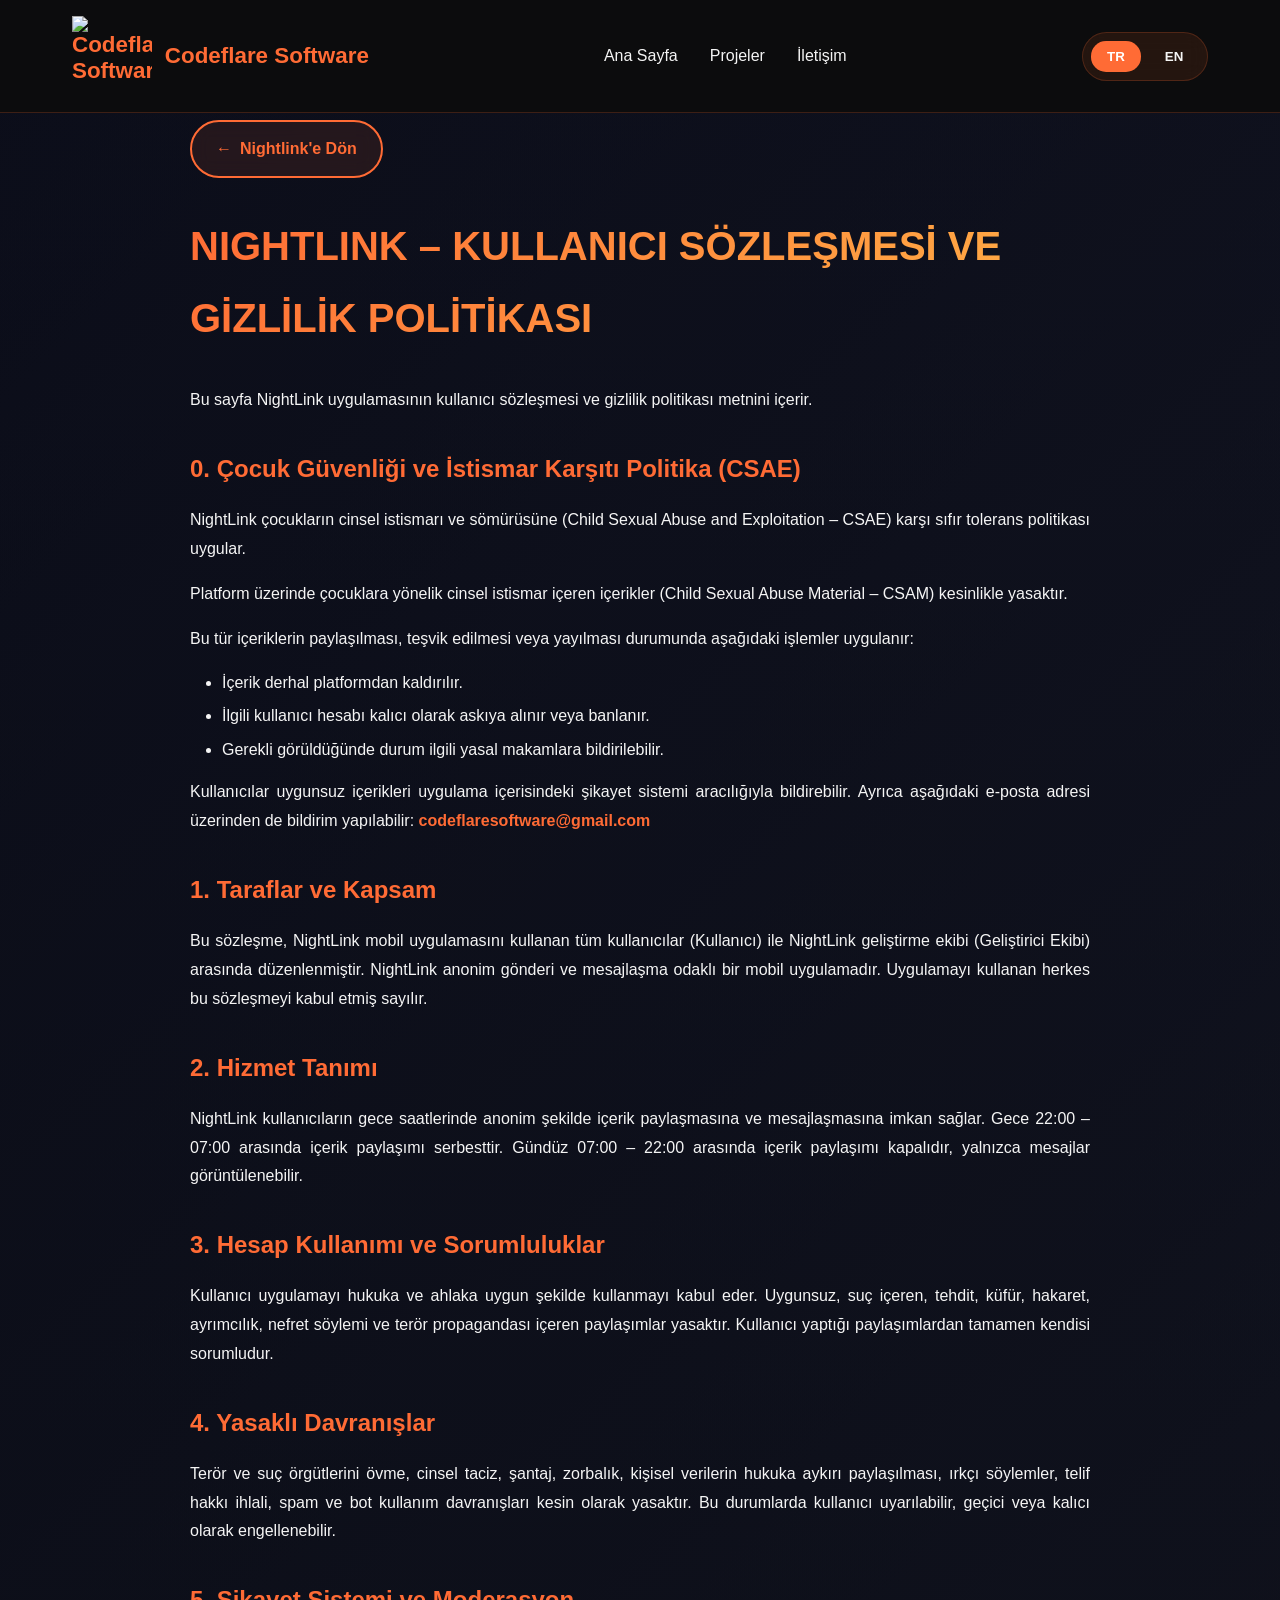
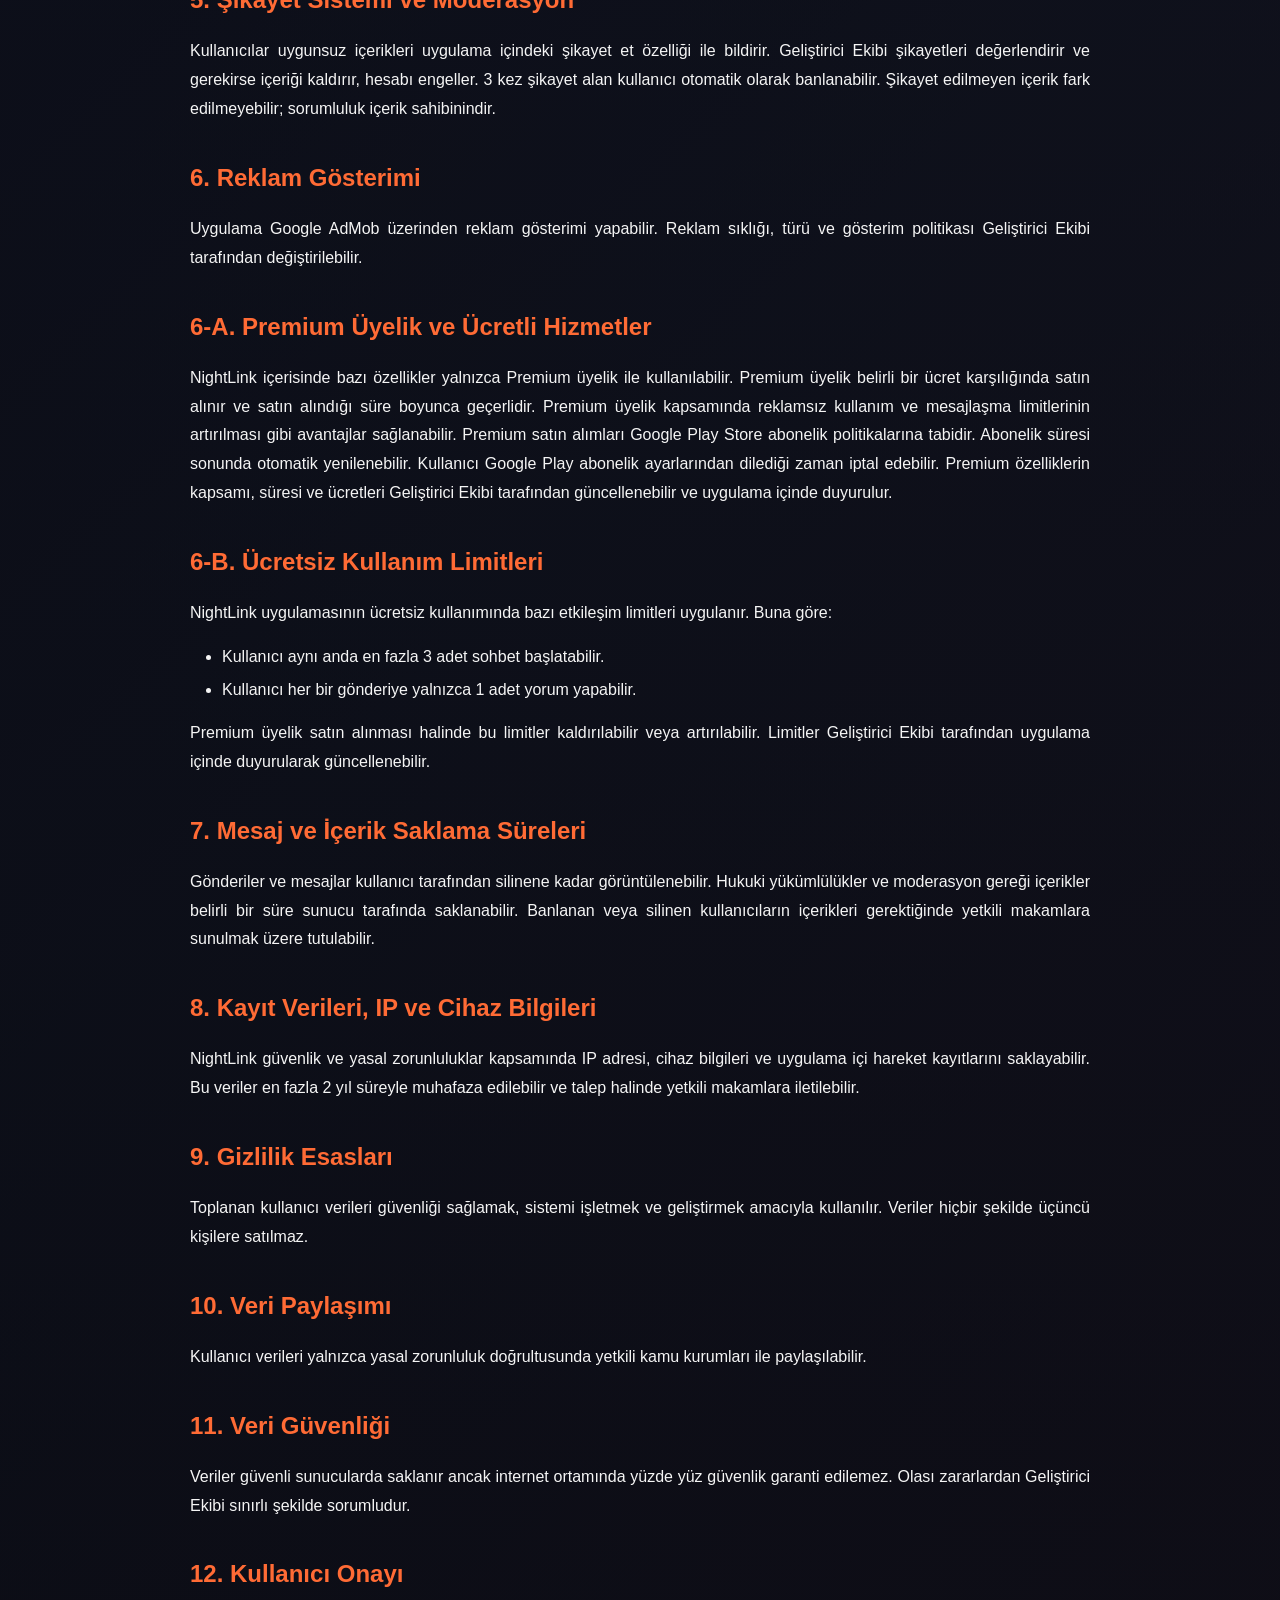
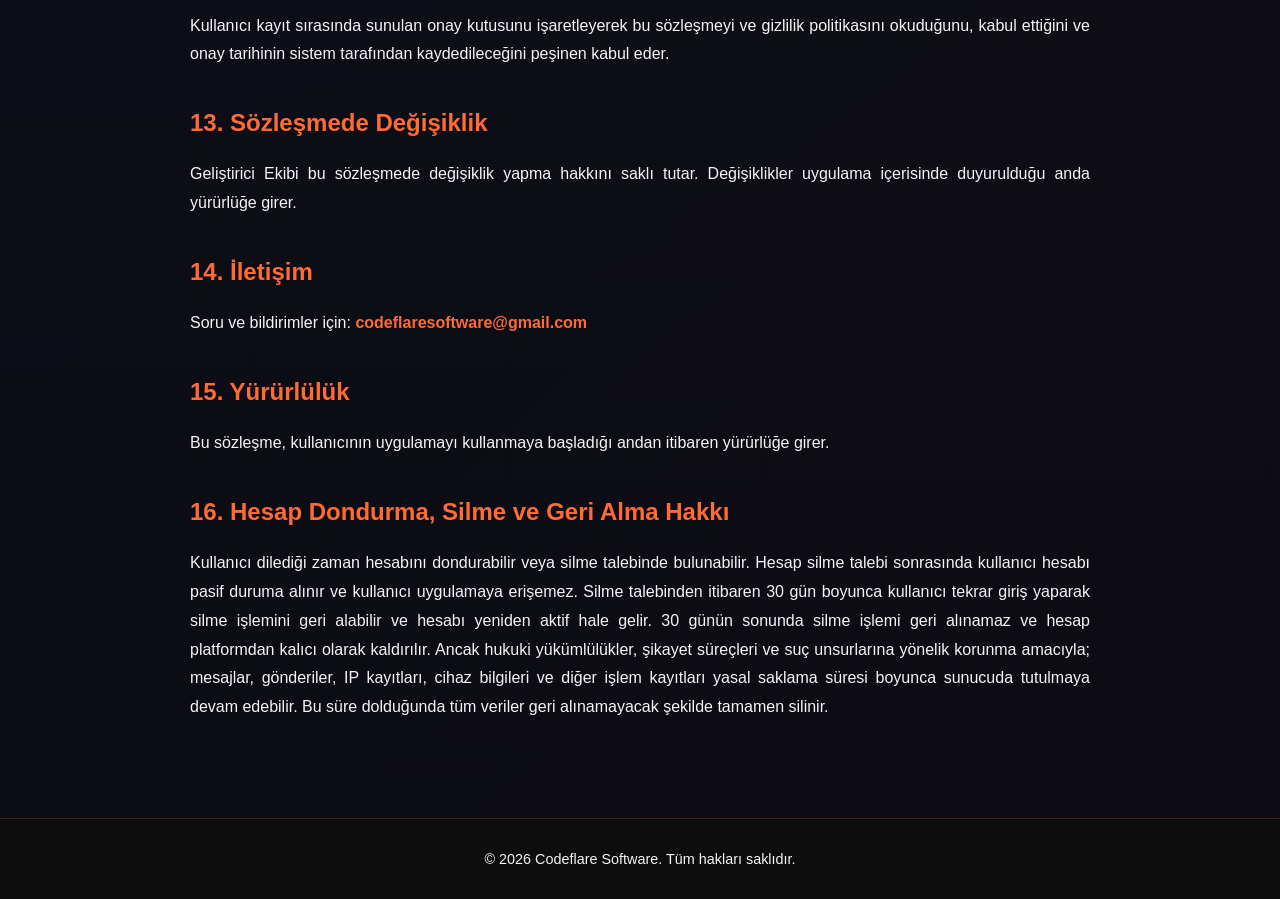
==== nightlink-privacy-policy.html @ de1fd386 "portfolio updated" ====
<!DOCTYPE html>
<html lang="tr">
<head>
    <meta charset="UTF-8">
    <meta name="viewport" content="width=device-width, initial-scale=1.0">
    <title>NightLink - Gizlilik Politikası | Privacy Policy</title>
    <link rel="stylesheet" href="styles.css">
</head>
<body>
    <!-- Navigation -->
    <nav class="navbar">
        <div class="nav-container">
            <div class="logo">
                <img src="profile_resim/codeflare_logo.png" alt="Codeflare Software" class="logo-image">
                <span class="logo-text">Codeflare Software</span>
            </div>
            <ul class="nav-menu" id="navMenu">
                <li><a href="index.html#home" class="nav-link" data-tr="Ana Sayfa" data-en="Home">Ana Sayfa</a></li>
                <li><a href="index.html#projects" class="nav-link" data-tr="Projeler" data-en="Projects">Projeler</a></li>
                <li><a href="index.html#contact" class="nav-link" data-tr="İletişim" data-en="Contact">İletişim</a></li>
            </ul>
            <div class="language-switcher">
                <button class="lang-btn active" data-lang="tr">TR</button>
                <button class="lang-btn" data-lang="en">EN</button>
            </div>
        </div>
    </nav>

    <!-- Privacy Policy Section -->
    <section class="legal-page">
        <div class="legal-content">
            <a href="project-detail.html?id=0" class="back-link">← <span data-tr="Nightlink'e Dön" data-en="Back to Nightlink">Nightlink'e Dön</span></a>
            
            <!-- Turkish Content -->
            <div id="turkish-content" class="content-section">
                <h1>NIGHTLINK – KULLANICI SÖZLEŞMESİ VE GİZLİLİK POLİTİKASI</h1>
                <p>Bu sayfa NightLink uygulamasının kullanıcı sözleşmesi ve gizlilik politikası metnini içerir.</p>

                <h2>0. Çocuk Güvenliği ve İstismar Karşıtı Politika (CSAE)</h2>
                <p>NightLink çocukların cinsel istismarı ve sömürüsüne (Child Sexual Abuse and Exploitation – CSAE) karşı sıfır tolerans politikası uygular.</p>
                <p>Platform üzerinde çocuklara yönelik cinsel istismar içeren içerikler (Child Sexual Abuse Material – CSAM) kesinlikle yasaktır.</p>
                <p>Bu tür içeriklerin paylaşılması, teşvik edilmesi veya yayılması durumunda aşağıdaki işlemler uygulanır:</p>
                <ul>
                    <li>İçerik derhal platformdan kaldırılır.</li>
                    <li>İlgili kullanıcı hesabı kalıcı olarak askıya alınır veya banlanır.</li>
                    <li>Gerekli görüldüğünde durum ilgili yasal makamlara bildirilebilir.</li>
                </ul>
                <p>Kullanıcılar uygunsuz içerikleri uygulama içerisindeki şikayet sistemi aracılığıyla bildirebilir. Ayrıca aşağıdaki e-posta adresi üzerinden de bildirim yapılabilir: <strong>codeflaresoftware@gmail.com</strong></p>

                <h2>1. Taraflar ve Kapsam</h2>
                <p>Bu sözleşme, NightLink mobil uygulamasını kullanan tüm kullanıcılar (Kullanıcı) ile NightLink geliştirme ekibi (Geliştirici Ekibi) arasında düzenlenmiştir. NightLink anonim gönderi ve mesajlaşma odaklı bir mobil uygulamadır. Uygulamayı kullanan herkes bu sözleşmeyi kabul etmiş sayılır.</p>

                <h2>2. Hizmet Tanımı</h2>
                <p>NightLink kullanıcıların gece saatlerinde anonim şekilde içerik paylaşmasına ve mesajlaşmasına imkan sağlar. Gece 22:00 – 07:00 arasında içerik paylaşımı serbesttir. Gündüz 07:00 – 22:00 arasında içerik paylaşımı kapalıdır, yalnızca mesajlar görüntülenebilir.</p>

                <h2>3. Hesap Kullanımı ve Sorumluluklar</h2>
                <p>Kullanıcı uygulamayı hukuka ve ahlaka uygun şekilde kullanmayı kabul eder. Uygunsuz, suç içeren, tehdit, küfür, hakaret, ayrımcılık, nefret söylemi ve terör propagandası içeren paylaşımlar yasaktır. Kullanıcı yaptığı paylaşımlardan tamamen kendisi sorumludur.</p>

                <h2>4. Yasaklı Davranışlar</h2>
                <p>Terör ve suç örgütlerini övme, cinsel taciz, şantaj, zorbalık, kişisel verilerin hukuka aykırı paylaşılması, ırkçı söylemler, telif hakkı ihlali, spam ve bot kullanım davranışları kesin olarak yasaktır. Bu durumlarda kullanıcı uyarılabilir, geçici veya kalıcı olarak engellenebilir.</p>

                <h2>5. Şikayet Sistemi ve Moderasyon</h2>
                <p>Kullanıcılar uygunsuz içerikleri uygulama içindeki şikayet et özelliği ile bildirir. Geliştirici Ekibi şikayetleri değerlendirir ve gerekirse içeriği kaldırır, hesabı engeller. 3 kez şikayet alan kullanıcı otomatik olarak banlanabilir. Şikayet edilmeyen içerik fark edilmeyebilir; sorumluluk içerik sahibinindir.</p>

                <h2>6. Reklam Gösterimi</h2>
                <p>Uygulama Google AdMob üzerinden reklam gösterimi yapabilir. Reklam sıklığı, türü ve gösterim politikası Geliştirici Ekibi tarafından değiştirilebilir.</p>

                <h2>6-A. Premium Üyelik ve Ücretli Hizmetler</h2>
                <p>NightLink içerisinde bazı özellikler yalnızca Premium üyelik ile kullanılabilir. Premium üyelik belirli bir ücret karşılığında satın alınır ve satın alındığı süre boyunca geçerlidir. Premium üyelik kapsamında reklamsız kullanım ve mesajlaşma limitlerinin artırılması gibi avantajlar sağlanabilir. Premium satın alımları Google Play Store abonelik politikalarına tabidir. Abonelik süresi sonunda otomatik yenilenebilir. Kullanıcı Google Play abonelik ayarlarından dilediği zaman iptal edebilir. Premium özelliklerin kapsamı, süresi ve ücretleri Geliştirici Ekibi tarafından güncellenebilir ve uygulama içinde duyurulur.</p>

                <h2>6-B. Ücretsiz Kullanım Limitleri</h2>
                <p>NightLink uygulamasının ücretsiz kullanımında bazı etkileşim limitleri uygulanır. Buna göre:</p>
                <ul>
                    <li>Kullanıcı aynı anda en fazla 3 adet sohbet başlatabilir.</li>
                    <li>Kullanıcı her bir gönderiye yalnızca 1 adet yorum yapabilir.</li>
                </ul>
                <p>Premium üyelik satın alınması halinde bu limitler kaldırılabilir veya artırılabilir. Limitler Geliştirici Ekibi tarafından uygulama içinde duyurularak güncellenebilir.</p>

                <h2>7. Mesaj ve İçerik Saklama Süreleri</h2>
                <p>Gönderiler ve mesajlar kullanıcı tarafından silinene kadar görüntülenebilir. Hukuki yükümlülükler ve moderasyon gereği içerikler belirli bir süre sunucu tarafında saklanabilir. Banlanan veya silinen kullanıcıların içerikleri gerektiğinde yetkili makamlara sunulmak üzere tutulabilir.</p>

                <h2>8. Kayıt Verileri, IP ve Cihaz Bilgileri</h2>
                <p>NightLink güvenlik ve yasal zorunluluklar kapsamında IP adresi, cihaz bilgileri ve uygulama içi hareket kayıtlarını saklayabilir. Bu veriler en fazla 2 yıl süreyle muhafaza edilebilir ve talep halinde yetkili makamlara iletilebilir.</p>

                <h2>9. Gizlilik Esasları</h2>
                <p>Toplanan kullanıcı verileri güvenliği sağlamak, sistemi işletmek ve geliştirmek amacıyla kullanılır. Veriler hiçbir şekilde üçüncü kişilere satılmaz.</p>

                <h2>10. Veri Paylaşımı</h2>
                <p>Kullanıcı verileri yalnızca yasal zorunluluk doğrultusunda yetkili kamu kurumları ile paylaşılabilir.</p>

                <h2>11. Veri Güvenliği</h2>
                <p>Veriler güvenli sunucularda saklanır ancak internet ortamında yüzde yüz güvenlik garanti edilemez. Olası zararlardan Geliştirici Ekibi sınırlı şekilde sorumludur.</p>

                <h2>12. Kullanıcı Onayı</h2>
                <p>Kullanıcı kayıt sırasında sunulan onay kutusunu işaretleyerek bu sözleşmeyi ve gizlilik politikasını okuduğunu, kabul ettiğini ve onay tarihinin sistem tarafından kaydedileceğini peşinen kabul eder.</p>

                <h2>13. Sözleşmede Değişiklik</h2>
                <p>Geliştirici Ekibi bu sözleşmede değişiklik yapma hakkını saklı tutar. Değişiklikler uygulama içerisinde duyurulduğu anda yürürlüğe girer.</p>

                <h2>14. İletişim</h2>
                <p>Soru ve bildirimler için: <strong>codeflaresoftware@gmail.com</strong></p>

                <h2>15. Yürürlülük</h2>
                <p>Bu sözleşme, kullanıcının uygulamayı kullanmaya başladığı andan itibaren yürürlüğe girer.</p>

                <h2>16. Hesap Dondurma, Silme ve Geri Alma Hakkı</h2>
                <p>Kullanıcı dilediği zaman hesabını dondurabilir veya silme talebinde bulunabilir. Hesap silme talebi sonrasında kullanıcı hesabı pasif duruma alınır ve kullanıcı uygulamaya erişemez. Silme talebinden itibaren 30 gün boyunca kullanıcı tekrar giriş yaparak silme işlemini geri alabilir ve hesabı yeniden aktif hale gelir. 30 günün sonunda silme işlemi geri alınamaz ve hesap platformdan kalıcı olarak kaldırılır. Ancak hukuki yükümlülükler, şikayet süreçleri ve suç unsurlarına yönelik korunma amacıyla; mesajlar, gönderiler, IP kayıtları, cihaz bilgileri ve diğer işlem kayıtları yasal saklama süresi boyunca sunucuda tutulmaya devam edebilir. Bu süre dolduğunda tüm veriler geri alınamayacak şekilde tamamen silinir.</p>
            </div>

            <!-- English Content -->
            <div id="english-content" class="content-section" style="display: none;">
                <h1>NIGHTLINK – USER AGREEMENT AND PRIVACY POLICY</h1>
                <p>This page contains the user agreement and privacy policy text of the NightLink application.</p>

                <h2>0. Child Safety and Anti-Abuse Policy (CSAE)</h2>
                <p>NightLink implements a zero-tolerance policy against Child Sexual Abuse and Exploitation (CSAE).</p>
                <p>Content containing child sexual abuse material (CSAM) is strictly prohibited on the platform.</p>
                <p>In case of sharing, encouraging or spreading such content, the following actions will be taken:</p>
                <ul>
                    <li>Content is immediately removed from the platform.</li>
                    <li>The relevant user account is permanently suspended or banned.</li>
                    <li>When deemed necessary, the situation may be reported to relevant legal authorities.</li>
                </ul>
                <p>Users can report inappropriate content through the complaint system within the application. Reports can also be made via the following email address: <strong>codeflaresoftware@gmail.com</strong></p>

                <h2>1. Parties and Scope</h2>
                <p>This agreement is arranged between all users (User) using the NightLink mobile application and the NightLink development team (Development Team). NightLink is a mobile application focused on anonymous posting and messaging. Anyone using the application is deemed to have accepted this agreement.</p>

                <h2>2. Service Description</h2>
                <p>NightLink allows users to share content and message anonymously during night hours. Content sharing is free between 22:00 – 07:00 at night. During the day 07:00 – 22:00, content sharing is closed, only messages can be viewed.</p>

                <h2>3. Account Usage and Responsibilities</h2>
                <p>The user agrees to use the application in accordance with law and morality. Inappropriate, criminal, threatening, profanity, insult, discrimination, hate speech and terrorist propaganda posts are prohibited. The user is fully responsible for their posts.</p>

                <h2>4. Prohibited Behaviors</h2>
                <p>Praising terrorist and criminal organizations, sexual harassment, blackmail, bullying, unlawful sharing of personal data, racist discourse, copyright infringement, spam and bot usage behaviors are strictly prohibited. In these cases, the user may be warned, temporarily or permanently blocked.</p>

                <h2>5. Complaint System and Moderation</h2>
                <p>Users report inappropriate content with the complaint feature in the application. The Development Team evaluates complaints and removes content, blocks accounts if necessary. Users who receive 3 complaints may be automatically banned. Content that is not complained about may not be noticed; responsibility belongs to the content owner.</p>

                <h2>6. Advertisement Display</h2>
                <p>The application may display advertisements through Google AdMob. Advertisement frequency, type and display policy can be changed by the Development Team.</p>

                <h2>6-A. Premium Membership and Paid Services</h2>
                <p>Some features within NightLink can only be used with Premium membership. Premium membership is purchased for a certain fee and is valid for the purchased period. Premium membership may provide advantages such as ad-free usage and increased messaging limits. Premium purchases are subject to Google Play Store subscription policies. Subscription may automatically renew at the end of the period. Users can cancel anytime from Google Play subscription settings. The scope, duration and fees of premium features can be updated by the Development Team and announced within the application.</p>

                <h2>6-B. Free Usage Limits</h2>
                <p>Some interaction limits apply to free usage of the NightLink application. Accordingly:</p>
                <ul>
                    <li>User can start a maximum of 3 chats simultaneously.</li>
                    <li>User can make only 1 comment per post.</li>
                </ul>
                <p>These limits may be removed or increased upon purchasing premium membership. Limits can be updated by the Development Team by announcing within the application.</p>

                <h2>7. Message and Content Storage Periods</h2>
                <p>Posts and messages can be viewed until deleted by the user. Content may be stored on the server side for a certain period due to legal obligations and moderation. Content of banned or deleted users may be kept to be presented to authorized authorities when necessary.</p>

                <h2>8. Log Data, IP and Device Information</h2>
                <p>NightLink may store IP address, device information and in-app activity logs within the scope of security and legal obligations. This data may be kept for a maximum of 2 years and may be transmitted to authorized authorities upon request.</p>

                <h2>9. Privacy Principles</h2>
                <p>Collected user data is used to ensure security, operate and improve the system. Data is never sold to third parties.</p>

                <h2>10. Data Sharing</h2>
                <p>User data can only be shared with authorized public institutions in accordance with legal obligations.</p>

                <h2>11. Data Security</h2>
                <p>Data is stored on secure servers, but one hundred percent security cannot be guaranteed in the internet environment. The Development Team is limitedly responsible for possible damages.</p>

                <h2>12. User Consent</h2>
                <p>By checking the consent box provided during registration, the user accepts in advance that they have read and accepted this agreement and privacy policy and that the consent date will be recorded by the system.</p>

                <h2>13. Changes to the Agreement</h2>
                <p>The Development Team reserves the right to make changes to this agreement. Changes take effect as soon as they are announced within the application.</p>

                <h2>14. Contact</h2>
                <p>For questions and notifications: <strong>codeflaresoftware@gmail.com</strong></p>

                <h2>15. Effectiveness</h2>
                <p>This agreement comes into effect from the moment the user starts using the application.</p>

                <h2>16. Account Freezing, Deletion and Recovery Right</h2>
                <p>The user can freeze their account or request deletion at any time. After the account deletion request, the user account is deactivated and the user cannot access the application. For 30 days from the deletion request, the user can log in again to reverse the deletion process and reactivate the account. After 30 days, the deletion process cannot be reversed and the account is permanently removed from the platform. However, for legal obligations, complaint processes and protection against criminal elements; messages, posts, IP logs, device information and other transaction logs may continue to be kept on the server for the legal retention period. When this period expires, all data is completely deleted irreversibly.</p>
            </div>
        </div>
    </section>

    <!-- Footer -->
    <footer class="footer">
        <div class="container">
            <div class="footer-content">
                <p data-tr="© 2026 Codeflare Software. Tüm hakları saklıdır." data-en="© 2026 Codeflare Software. All rights reserved.">© 2026 Codeflare Software. Tüm hakları saklıdır.</p>
            </div>
        </div>
    </footer>

    <script src="script.js"></script>
    <script>
        // Dil değiştirme
        document.addEventListener('DOMContentLoaded', () => {
            const savedLanguage = localStorage.getItem('preferredLanguage') || 'tr';
            changeLanguage(savedLanguage);
            
            document.querySelectorAll('.lang-btn').forEach(btn => {
                btn.addEventListener('click', () => {
                    const lang = btn.getAttribute('data-lang');
                    changeLanguage(lang);
                    toggleContent(lang);
                });
            });
            
            toggleContent(savedLanguage);
        });
        
        function toggleContent(lang) {
            const turkishContent = document.getElementById('turkish-content');
            const englishContent = document.getElementById('english-content');
            
            if (lang === 'tr') {
                turkishContent.style.display = 'block';
                englishContent.style.display = 'none';
            } else {
                turkishContent.style.display = 'none';
                englishContent.style.display = 'block';
            }
        }
    </script>
</body>
</html>
---- styles.css ----
* {
    margin: 0;
    padding: 0;
    box-sizing: border-box;
}

:root {
    --primary-color: #ff6b35;
    --secondary-color: #f7931e;
    --dark-bg: #1a1a1a;
    --darker-bg: #0d0d0d;
    --text-light: #f5f5f5;
    --text-dark: #ffffff;
    --accent: #ffb347;
    --success: #10b981;
    --card-bg: rgba(255, 107, 53, 0.1);
    --border-color: rgba(255, 107, 53, 0.2);
}

html {
    scroll-behavior: smooth;
}

body {
    font-family: 'Inter', 'Segoe UI', Tahoma, Geneva, Verdana, sans-serif;
    background: linear-gradient(135deg, #0d0d0d 0%, #1a1a1a 50%, #2d1b1b 100%);
    color: var(--text-light);
    overflow-x: hidden;
}

/* Navigation */
.navbar {
    position: fixed;
    top: 0;
    width: 100%;
    background: rgba(13, 13, 13, 0.95);
    backdrop-filter: blur(20px);
    z-index: 1000;
    border-bottom: 1px solid var(--border-color);
    animation: slideDown 0.5s ease-out;
}

@keyframes slideDown {
    from {
        transform: translateY(-100%);
        opacity: 0;
    }
    to {
        transform: translateY(0);
        opacity: 1;
    }
}

.nav-container {
    max-width: 1200px;
    margin: 0 auto;
    padding: 1rem 2rem;
    display: flex;
    justify-content: space-between;
    align-items: center;
}

.logo {
    display: flex;
    align-items: center;
    gap: 0.8rem;
    font-size: 1.4rem;
    font-weight: bold;
    color: var(--primary-color);
    animation: glow 2s ease-in-out infinite;
    text-decoration: none;
}

@keyframes glow {
    0%, 100% {
        text-shadow: 0 0 10px rgba(255, 107, 53, 0.3);
    }
    50% {
        text-shadow: 0 0 20px rgba(255, 107, 53, 0.5);
    }
}

.logo-icon {
    font-size: 1.8rem;
    animation: float 3s ease-in-out infinite;
}

.logo-image {
    width: 80px;
    height: 80px;
    object-fit: contain;
    animation: float 3s ease-in-out infinite;
}

@keyframes float {
    0%, 100% {
        transform: translateY(0px);
    }
    50% {
        transform: translateY(-5px);
    }
}

.nav-menu {
    display: flex;
    list-style: none;
    gap: 2rem;
    align-items: center;
}

.nav-link {
    color: var(--text-light);
    text-decoration: none;
    transition: all 0.3s ease;
    position: relative;
    font-weight: 500;
}

.nav-link::after {
    content: '';
    position: absolute;
    bottom: -5px;
    left: 0;
    width: 0;
    height: 2px;
    background: var(--primary-color);
    transition: width 0.3s ease;
}

.nav-link:hover::after,
.nav-link.active::after {
    width: 100%;
}

.nav-link:hover {
    color: var(--primary-color);
}

.language-switcher {
    display: flex;
    gap: 0.5rem;
    background: var(--card-bg);
    padding: 0.5rem;
    border-radius: 25px;
    border: 1px solid var(--border-color);
    backdrop-filter: blur(10px);
}

.lang-btn {
    background: transparent;
    border: none;
    color: var(--text-light);
    padding: 0.5rem 1rem;
    cursor: pointer;
    border-radius: 15px;
    transition: all 0.3s ease;
    font-weight: 600;
}

.lang-btn.active {
    background: var(--primary-color);
    color: white;
}

.lang-btn:hover {
    background: rgba(255, 107, 53, 0.2);
}

/* Hero Section */
.hero {
    min-height: 100vh;
    display: flex;
    align-items: center;
    justify-content: center;
    padding: 2rem;
    margin-top: 60px;
    position: relative;
}

.hero-content {
    text-align: center;
    z-index: 10;
    animation: fadeInUp 1s ease-out;
}

@keyframes fadeInUp {
    from {
        opacity: 0;
        transform: translateY(30px);
    }
    to {
        opacity: 1;
        transform: translateY(0);
    }
}

.profile-image-container {
    margin-bottom: 2rem;
    animation: scaleIn 0.8s ease-out;
}

@keyframes scaleIn {
    from {
        opacity: 0;
        transform: scale(0.8);
    }
    to {
        opacity: 1;
        transform: scale(1);
    }
}

.profile-image {
    width: 300px;
    height: 400px;
    border-radius: 15px;
    border: 3px solid var(--primary-color);
    object-fit: cover;
    box-shadow: 0 0 30px rgba(255, 107, 53, 0.3);
    transition: all 0.3s ease;
}

.profile-image:hover {
    transform: scale(1.05);
    box-shadow: 0 0 50px rgba(255, 107, 53, 0.5);
}

.hero-title {
    font-size: 3.5rem;
    margin-bottom: 0.5rem;
    background: linear-gradient(135deg, var(--primary-color), var(--accent));
    -webkit-background-clip: text;
    -webkit-text-fill-color: transparent;
    background-clip: text;
    animation: slideInLeft 0.8s ease-out 0.2s both;
}

@keyframes slideInLeft {
    from {
        opacity: 0;
        transform: translateX(-30px);
    }
    to {
        opacity: 1;
        transform: translateX(0);
    }
}

.hero-subtitle {
    font-size: 1.5rem;
    color: var(--primary-color);
    margin-bottom: 1rem;
    animation: slideInRight 0.8s ease-out 0.3s both;
}

@keyframes slideInRight {
    from {
        opacity: 0;
        transform: translateX(30px);
    }
    to {
        opacity: 1;
        transform: translateX(0);
    }
}

.hero-bio {
    font-size: 1.1rem;
    max-width: 600px;
    margin: 0 auto 2rem;
    line-height: 1.8;
    color: var(--text-light);
    animation: fadeInUp 1s ease-out 0.4s both;
}

.cta-buttons {
    display: flex;
    gap: 1rem;
    justify-content: center;
    flex-wrap: wrap;
    animation: fadeInUp 1s ease-out 0.5s both;
}

.btn {
    padding: 0.8rem 2rem;
    border: none;
    border-radius: 50px;
    font-size: 1rem;
    font-weight: 600;
    cursor: pointer;
    transition: all 0.3s ease;
    text-decoration: none;
    display: inline-block;
}

.btn-primary {
    background: linear-gradient(135deg, var(--primary-color), var(--secondary-color));
    color: white;
    box-shadow: 0 8px 25px rgba(255, 107, 53, 0.3);
}

.btn-primary:hover {
    transform: translateY(-3px);
    box-shadow: 0 12px 35px rgba(255, 107, 53, 0.4);
}

.btn-icon {
    font-size: 1.3rem;
}

.btn-secondary {
    background: transparent;
    color: var(--primary-color);
    border: 2px solid var(--primary-color);
}

.btn-secondary:hover {
    background: var(--primary-color);
    color: var(--dark-bg);
    transform: translateY(-3px);
}

/* About Section */
.about {
    padding: 5rem 2rem;
    background: linear-gradient(135deg, rgba(26, 26, 26, 0.8), rgba(45, 27, 27, 0.3));
}

.about-content {
    max-width: 800px;
    margin: 0 auto;
    animation: fadeInUp 0.8s ease-out;
}

.about-text {
    color: var(--text-light);
    line-height: 1.8;
    font-size: 1rem;
}

.about-text p {
    margin-bottom: 1.5rem;
    text-align: justify;
}

.about-text h3 {
    color: var(--primary-color);
    margin-top: 2rem;
    margin-bottom: 1rem;
    font-size: 1.3rem;
}

/* Projects Section */
.projects {
    padding: 5rem 2rem;
    background: linear-gradient(135deg, rgba(45, 27, 27, 0.3), rgba(26, 26, 26, 0.8));
}

.container {
    max-width: 1200px;
    margin: 0 auto;
}

.section-title {
    font-size: 2.5rem;
    text-align: center;
    margin-bottom: 3rem;
    color: var(--primary-color);
    animation: fadeInUp 0.8s ease-out;
}

.projects-grid {
    display: grid;
    grid-template-columns: repeat(auto-fit, minmax(300px, 1fr));
    gap: 2rem;
}

.project-card {
    background: var(--card-bg);
    border: 1px solid var(--border-color);
    border-radius: 20px;
    overflow: hidden;
    cursor: pointer;
    transition: all 0.3s ease;
    animation: fadeInUp 0.8s ease-out;
    backdrop-filter: blur(10px);
}

.project-card:hover {
    transform: translateY(-10px);
    border-color: var(--primary-color);
    box-shadow: 0 20px 40px rgba(255, 107, 53, 0.2);
}

.project-image {
    width: 100%;
    height: 200px;
    overflow: hidden;
    background: linear-gradient(135deg, var(--primary-color), var(--accent));
}

.project-image img {
    width: 100%;
    height: 100%;
    object-fit: cover;
    transition: transform 0.3s ease;
}

.project-card:hover .project-image img {
    transform: scale(1.1);
}

.project-card h3 {
    padding: 1.5rem 1.5rem 0.5rem;
    color: var(--primary-color);
    font-size: 1.3rem;
}

.project-card p {
    padding: 0 1.5rem 1.5rem;
    color: var(--text-light);
    font-size: 0.95rem;
}

/* Modal */
.modal {
    display: none;
}

/* Contact Section */
.contact {
    padding: 5rem 2rem;
    background: linear-gradient(135deg, rgba(26, 26, 26, 0.8), rgba(45, 27, 27, 0.3));
}

.contact-content {
    text-align: center;
    animation: fadeInUp 0.8s ease-out;
}

.contact-content > p {
    font-size: 1.1rem;
    margin-bottom: 2rem;
    color: var(--text-light);
}

.contact-links {
    display: flex;
    justify-content: center;
    gap: 2rem;
    flex-wrap: wrap;
}

.contact-link {
    display: flex;
    flex-direction: column;
    align-items: center;
    gap: 0.5rem;
    color: var(--text-light);
    text-decoration: none;
    padding: 2rem;
    border: 2px solid var(--border-color);
    border-radius: 20px;
    transition: all 0.3s ease;
    animation: fadeInUp 0.8s ease-out;
    background: var(--card-bg);
    backdrop-filter: blur(10px);
}

.contact-link:hover {
    border-color: var(--primary-color);
    background: rgba(255, 107, 53, 0.1);
    transform: translateY(-5px);
    box-shadow: 0 15px 30px rgba(255, 107, 53, 0.2);
}

.contact-link .icon {
    font-size: 2rem;
}

.contact-link span:last-child {
    font-weight: 600;
}

/* Footer */
.footer {
    background: rgba(13, 13, 13, 0.95);
    border-top: 1px solid var(--border-color);
    padding: 2rem;
    text-align: center;
    backdrop-filter: blur(20px);
}

.footer-content {
    max-width: 1200px;
    margin: 0 auto;
}

.footer-content p {
    margin-bottom: 0;
    color: var(--text-light);
    font-size: 0.9rem;
}

.footer-links {
    display: none;
}
    justify-content: center;
    gap: 2rem;
    flex-wrap: wrap;
}

.footer-links a {
    color: var(--primary-color);
    text-decoration: none;
    transition: all 0.3s ease;
}

.footer-links a:hover {
    color: var(--accent);
    text-decoration: underline;
}

/* Project Detail Page */
.project-detail-page {
    min-height: 100vh;
    padding: 120px 2rem 5rem;
    background: linear-gradient(135deg, rgba(26, 26, 26, 0.8), rgba(45, 27, 27, 0.3));
}

.project-detail-container {
    max-width: 1000px;
    margin: 0 auto;
    animation: fadeInUp 0.8s ease-out;
}

.back-link {
    display: inline-flex;
    align-items: center;
    gap: 0.5rem;
    color: var(--primary-color);
    text-decoration: none;
    font-weight: 600;
    margin-bottom: 2rem;
    padding: 0.8rem 1.5rem;
    border: 2px solid var(--primary-color);
    border-radius: 50px;
    transition: all 0.3s ease;
    background: rgba(255, 107, 53, 0.1);
    backdrop-filter: blur(10px);
}

.back-link:hover {
    background: var(--primary-color);
    color: white;
    transform: translateX(-5px);
}

.project-detail-page .project-header {
    display: flex;
    align-items: flex-start;
    gap: 2rem;
    margin-bottom: 3rem;
    padding-bottom: 2rem;
    border-bottom: 1px solid var(--border-color);
}

.project-detail-page .detail-icon {
    width: 150px;
    height: 150px;
    border-radius: 25px;
    border: 2px solid var(--primary-color);
    object-fit: cover;
    box-shadow: 0 10px 30px rgba(255, 107, 53, 0.3);
    flex-shrink: 0;
}

.project-detail-page .project-info h1 {
    color: var(--primary-color);
    margin-bottom: 1rem;
    font-size: 2.5rem;
    background: linear-gradient(135deg, var(--primary-color), var(--accent));
    -webkit-background-clip: text;
    -webkit-text-fill-color: transparent;
    background-clip: text;
}

.project-detail-page .project-info p {
    line-height: 1.8;
    color: var(--text-light);
    font-size: 1.1rem;
    margin-bottom: 0;
}

.project-detail-page .screenshots-section {
    margin-bottom: 3rem;
}

.project-detail-page .screenshots-section h2 {
    color: var(--primary-color);
    margin-bottom: 1.5rem;
    font-size: 1.6rem;
    display: flex;
    align-items: center;
    gap: 0.8rem;
}

.project-detail-page .screenshots-section .icon {
    font-size: 1.4rem;
}

.project-detail-page .detail-section {
    margin-bottom: 3rem;
}

.project-detail-page .detail-section h2 {
    color: var(--primary-color);
    margin-bottom: 1.5rem;
    font-size: 1.6rem;
    display: flex;
    align-items: center;
    gap: 0.8rem;
}

.project-detail-page .detail-section .icon {
    font-size: 1.4rem;
}

.project-detail-page .detail-section ul {
    list-style: none;
    padding-left: 0;
    display: grid;
    grid-template-columns: repeat(auto-fit, minmax(250px, 1fr));
    gap: 1rem;
}

.project-detail-page .detail-section li {
    padding: 1.2rem;
    position: relative;
    color: var(--text-light);
    background: var(--card-bg);
    border: 1px solid var(--border-color);
    border-radius: 12px;
    transition: all 0.3s ease;
    backdrop-filter: blur(10px);
    padding-left: 3rem;
}

.project-detail-page .detail-section li::before {
    content: '✨';
    position: absolute;
    left: 1rem;
    top: 1.2rem;
    color: var(--primary-color);
    font-size: 1.1rem;
}

.project-detail-page .detail-section li:hover {
    border-color: var(--primary-color);
    background: rgba(255, 107, 53, 0.1);
    transform: translateX(5px);
}

.project-detail-page .tech-tags {
    display: flex;
    flex-wrap: wrap;
    gap: 1rem;
}

.project-detail-page .tech-tag {
    background: linear-gradient(135deg, var(--card-bg), rgba(255, 107, 53, 0.1));
    border: 2px solid var(--primary-color);
    color: var(--primary-color);
    padding: 0.8rem 1.5rem;
    border-radius: 30px;
    font-size: 1rem;
    font-weight: 600;
    backdrop-filter: blur(10px);
    transition: all 0.3s ease;
    position: relative;
    overflow: hidden;
}

.project-detail-page .tech-tag::before {
    content: '';
    position: absolute;
    top: 0;
    left: -100%;
    width: 100%;
    height: 100%;
    background: linear-gradient(90deg, transparent, rgba(255, 107, 53, 0.2), transparent);
    transition: left 0.5s ease;
}

.project-detail-page .tech-tag:hover::before {
    left: 100%;
}

.project-detail-page .tech-tag:hover {
    background: var(--primary-color);
    color: white;
    transform: translateY(-2px);
    box-shadow: 0 8px 20px rgba(255, 107, 53, 0.3);
}

@media (max-width: 768px) {
    .project-detail-page {
        padding: 100px 1rem 3rem;
    }
    
    .project-detail-container {
        max-width: 100%;
    }
    
    .project-detail-page .project-header {
        flex-direction: column;
        text-align: center;
        gap: 1.5rem;
    }
    
    .project-detail-page .detail-icon {
        width: 120px;
        height: 120px;
        align-self: center;
    }
    
    .project-detail-page .project-info h1 {
        font-size: 1.8rem;
    }
    
    .project-detail-page .screenshots-section h2,
    .project-detail-page .detail-section h2 {
        font-size: 1.3rem;
    }
    
    .project-detail-page .detail-section ul {
        grid-template-columns: 1fr;
    }
    
    .project-detail-page .tech-tags {
        justify-content: center;
    }
    
    .back-link {
        margin-bottom: 1.5rem;
        padding: 0.6rem 1.2rem;
        font-size: 0.9rem;
    }
}

/* Legal Pages */
.legal-page {
    min-height: 100vh;
    padding: 120px 2rem 5rem;
    background: linear-gradient(180deg, rgba(10, 14, 39, 0.5), rgba(5, 8, 18, 0.8));
}

.legal-content {
    max-width: 900px;
    margin: 0 auto;
    color: var(--text-light);
    line-height: 1.8;
    animation: fadeInUp 0.8s ease-out;
}

.legal-content h1 {
    font-size: 2.5rem;
    color: var(--primary-color);
    margin-bottom: 2rem;
    background: linear-gradient(135deg, var(--primary-color), var(--accent));
    -webkit-background-clip: text;
    -webkit-text-fill-color: transparent;
    background-clip: text;
}

.legal-content h2 {
    font-size: 1.5rem;
    color: var(--primary-color);
    margin-top: 2rem;
    margin-bottom: 1rem;
}

.legal-content p {
    margin-bottom: 1rem;
    text-align: justify;
}

.legal-content ul {
    margin-left: 2rem;
    margin-bottom: 1rem;
}

.legal-content li {
    margin-bottom: 0.5rem;
    color: var(--text-light);
}

/* Responsive */
@media (max-width: 768px) {
    .hero-title {
        font-size: 2.5rem;
    }

    .hero-subtitle {
        font-size: 1.2rem;
    }

    .nav-menu {
        gap: 1rem;
    }

    .logo {
        font-size: 1.1rem;
    }

    .logo-image {
        width: 50px;
        height: 50px;
    }

    .profile-image {
        width: 250px;
        height: 320px;
    }

    .logo-text {
        display: none;
    }

    .cta-buttons {
        flex-direction: column;
        align-items: center;
    }

    .btn {
        width: 100%;
        max-width: 300px;
    }

    .section-title {
        font-size: 2rem;
    }

    .projects-grid {
        grid-template-columns: 1fr;
    }

    .contact-links {
        flex-direction: column;
        align-items: center;
    }

    .contact-link {
        width: 100%;
        max-width: 300px;
    }

    .modal-content {
        width: 95%;
        margin: 20% auto;
    }
}


/* Screenshot Lightbox */
.screenshot-lightbox {
    display: none;
    position: fixed;
    z-index: 3000;
    left: 0;
    top: 0;
    width: 100%;
    height: 100%;
    background: rgba(0, 0, 0, 0.95);
    backdrop-filter: blur(10px);
    animation: fadeIn 0.3s ease-out;
    align-items: center;
    justify-content: center;
}

.lightbox-container {
    position: relative;
    width: 90%;
    max-width: 1000px;
    max-height: 90vh;
    animation: slideUp 0.3s ease-out;
}

.lightbox-close {
    position: absolute;
    top: -50px;
    right: 0;
    color: var(--primary-color);
    font-size: 3rem;
    font-weight: bold;
    cursor: pointer;
    transition: all 0.3s ease;
    z-index: 10;
    background: rgba(255, 107, 53, 0.2);
    width: 50px;
    height: 50px;
    border-radius: 50%;
    display: flex;
    align-items: center;
    justify-content: center;
    border: 2px solid var(--primary-color);
}

.lightbox-close:hover {
    color: var(--accent);
    background: rgba(255, 107, 53, 0.4);
    transform: rotate(90deg);
}

#lightboxImage {
    width: 100%;
    height: 100%;
    object-fit: contain;
    border-radius: 20px;
    border: 2px solid var(--primary-color);
    box-shadow: 0 0 50px rgba(255, 107, 53, 0.5);
}

.lightbox-nav {
    position: absolute;
    top: 50%;
    width: 100%;
    display: flex;
    justify-content: space-between;
    transform: translateY(-50%);
    padding: 0 1rem;
    pointer-events: none;
}

.lightbox-btn {
    background: rgba(255, 107, 53, 0.2);
    border: 2px solid var(--primary-color);
    color: var(--primary-color);
    width: 60px;
    height: 60px;
    border-radius: 50%;
    font-size: 1.8rem;
    cursor: pointer;
    transition: all 0.3s ease;
    pointer-events: all;
    display: flex;
    align-items: center;
    justify-content: center;
    backdrop-filter: blur(10px);
}

.lightbox-btn:hover {
    background: var(--primary-color);
    color: white;
    transform: scale(1.15);
    box-shadow: 0 0 30px rgba(255, 107, 53, 0.5);
}

.lightbox-counter {
    position: absolute;
    bottom: -50px;
    left: 50%;
    transform: translateX(-50%);
    color: var(--primary-color);
    font-weight: 600;
    font-size: 1.2rem;
    background: rgba(255, 107, 53, 0.1);
    padding: 0.8rem 1.5rem;
    border-radius: 50px;
    border: 1px solid var(--primary-color);
    backdrop-filter: blur(10px);
}

.screenshots-container {
    display: grid;
    grid-template-columns: repeat(4, 1fr);
    gap: 1.5rem;
    padding: 1rem;
    background: rgba(255, 107, 53, 0.05);
    border-radius: 20px;
    border: 1px solid var(--border-color);
}

@media (max-width: 1200px) {
    .screenshots-container {
        grid-template-columns: repeat(3, 1fr);
    }
}

@media (max-width: 768px) {
    .screenshots-container {
        grid-template-columns: repeat(2, 1fr);
    }
}

.screenshot-item {
    position: relative;
    border-radius: 15px;
    overflow: hidden;
    cursor: pointer;
    transition: all 0.3s ease;
    background: var(--card-bg);
    border: 1px solid var(--border-color);
}

.screenshot-item:hover {
    transform: translateY(-5px);
    box-shadow: 0 15px 35px rgba(255, 107, 53, 0.3);
    border-color: var(--primary-color);
}

.screenshot-item img {
    width: 100%;
    height: auto;
    object-fit: contain;
    transition: transform 0.3s ease;
}

.screenshot-item:hover img {
    transform: scale(1.05);
}

/* Responsive Lightbox */
@media (max-width: 768px) {
    .lightbox-container {
        width: 95%;
    }

    .lightbox-close {
        top: -40px;
        font-size: 2.5rem;
        width: 45px;
        height: 45px;
    }

    .lightbox-btn {
        width: 50px;
        height: 50px;
        font-size: 1.5rem;
    }

    .lightbox-counter {
        bottom: -40px;
        font-size: 1rem;
        padding: 0.6rem 1.2rem;
    }

    .screenshots-container {
        grid-template-columns: repeat(2, 1fr);
        gap: 1rem;
    }

    .screenshot-item img {
        height: auto;
    }
}

/* App Links Section */
.app-links {
    display: flex;
    flex-direction: column;
    gap: 1rem;
    align-items: flex-start;
}

.legal-links {
    display: flex;
    gap: 1rem;
    flex-wrap: wrap;
    margin-top: 1rem;
}

.store-links {
    display: flex;
    gap: 1rem;
    flex-wrap: wrap;
    margin-top: 1rem;
}

.legal-links .btn {
    font-size: 0.9rem;
    padding: 0.6rem 1.5rem;
}

.legal-links .btn-secondary {
    background: transparent;
    color: var(--primary-color);
    border: 2px solid var(--primary-color);
}

.legal-links .btn-secondary:hover {
    background: var(--primary-color);
    color: white;
    transform: translateY(-2px);
}

@media (max-width: 768px) {
    .legal-links {
        flex-direction: column;
        width: 100%;
    }
    
    .store-links {
        flex-direction: column;
        width: 100%;
    }
    
    .legal-links .btn,
    .store-links .btn {
        width: 100%;
        text-align: center;
    }
}

/* Content Section Styling */
.content-section {
    animation: fadeInUp 0.8s ease-out;
}

.content-section h1 {
    font-size: 2.5rem;
    color: var(--primary-color);
    margin-bottom: 2rem;
    background: linear-gradient(135deg, var(--primary-color), var(--accent));
    -webkit-background-clip: text;
    -webkit-text-fill-color: transparent;
    background-clip: text;
}

.content-section h2 {
    font-size: 1.5rem;
    color: var(--primary-color);
    margin-top: 2rem;
    margin-bottom: 1rem;
}

.content-section p {
    margin-bottom: 1rem;
    text-align: justify;
    line-height: 1.8;
}

.content-section ul {
    margin-left: 2rem;
    margin-bottom: 1rem;
}

.content-section li {
    margin-bottom: 0.5rem;
    color: var(--text-light);
    line-height: 1.6;
}

.content-section strong {
    color: var(--primary-color);
}

/* Hamburger Menu */
.hamburger {
    display: none;
    flex-direction: column;
    gap: 5px;
    background: none;
    border: none;
    cursor: pointer;
    padding: 0.5rem;
    z-index: 1001;
}

.hamburger span {
    display: block;
    width: 25px;
    height: 2px;
    background: var(--primary-color);
    border-radius: 2px;
    transition: all 0.3s ease;
}

.hamburger.open span:nth-child(1) {
    transform: translateY(7px) rotate(45deg);
}

.hamburger.open span:nth-child(2) {
    opacity: 0;
}

.hamburger.open span:nth-child(3) {
    transform: translateY(-7px) rotate(-45deg);
}

@media (max-width: 768px) {
    .hamburger {
        display: flex;
    }

    .nav-menu {
        display: none;
        position: fixed;
        top: 0;
        left: 0;
        width: 100%;
        height: 100vh;
        background: rgba(13, 13, 13, 0.98);
        flex-direction: column;
        align-items: center;
        justify-content: center;
        gap: 2.5rem;
        z-index: 999;
        backdrop-filter: blur(20px);
    }

    .nav-menu.open {
        display: flex;
    }

    .nav-menu .nav-link {
        font-size: 1.5rem;
    }

    .language-switcher {
        z-index: 1001;
    }
}
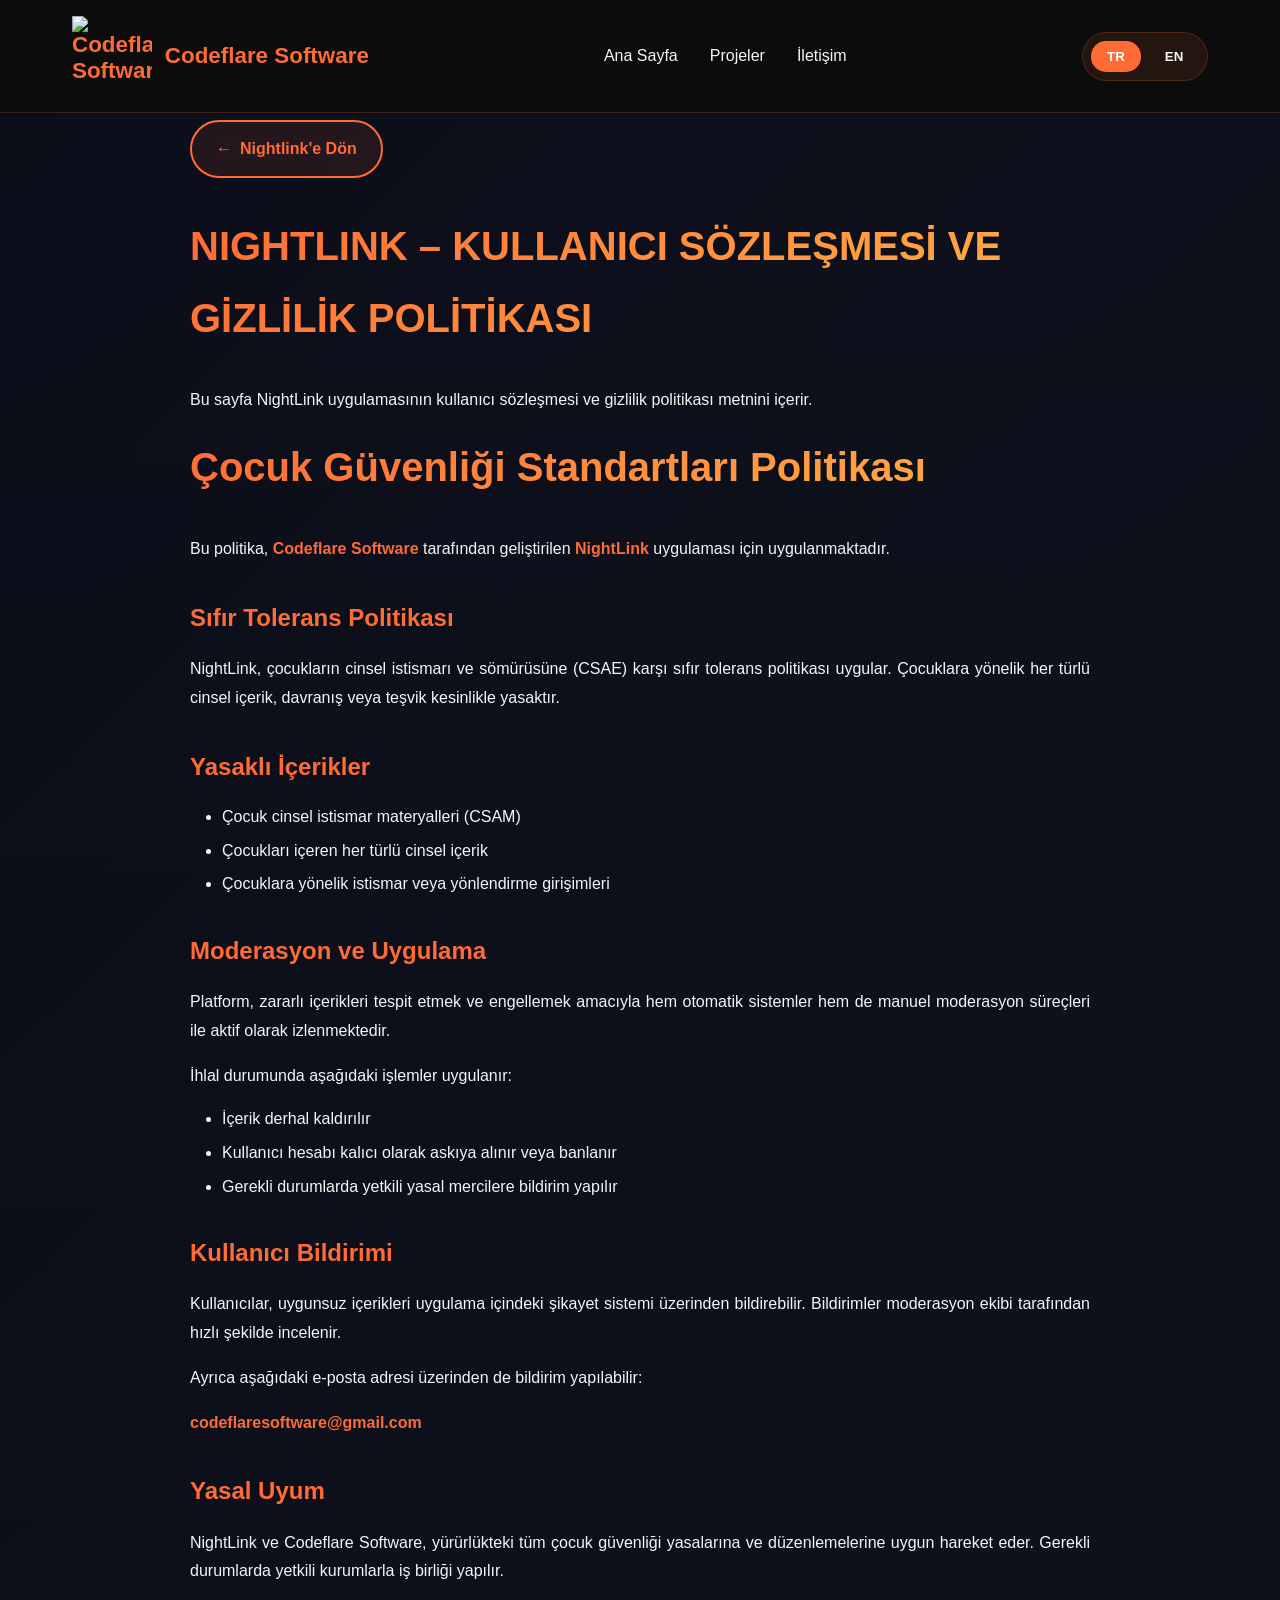
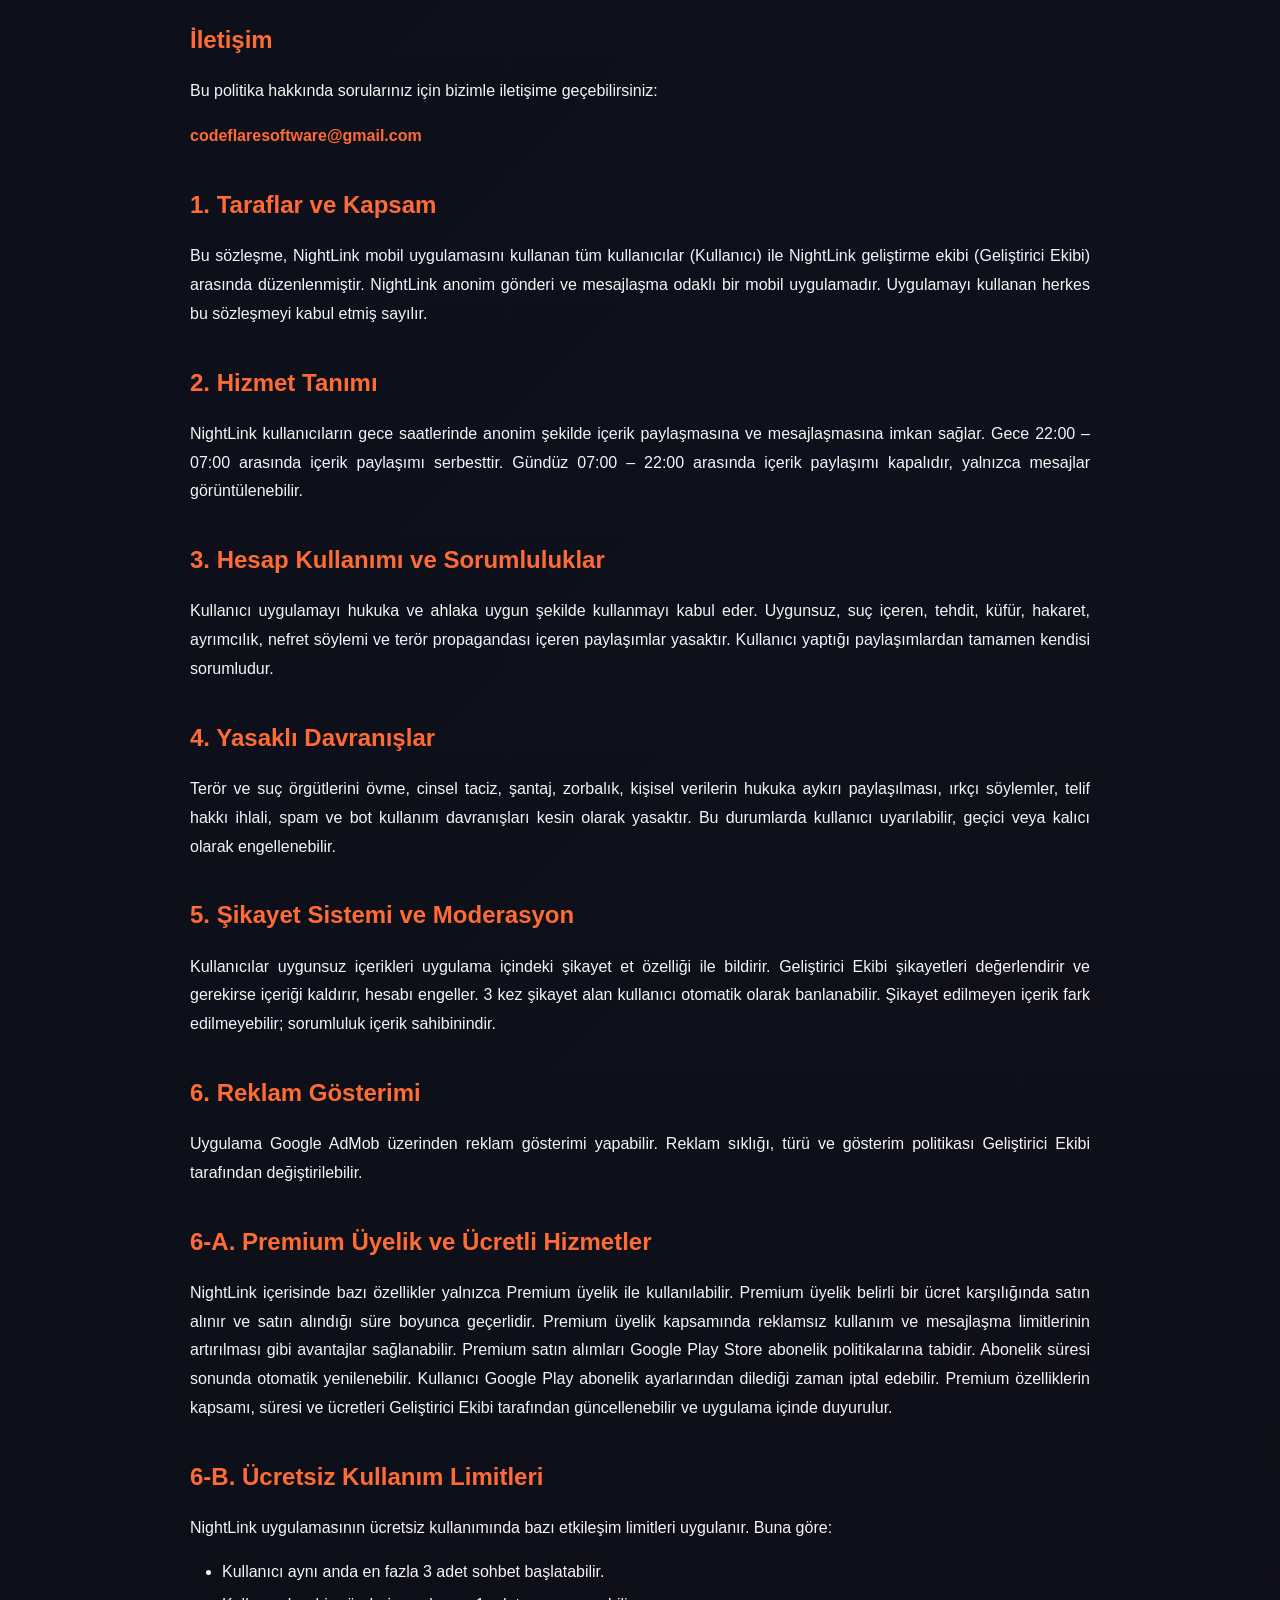
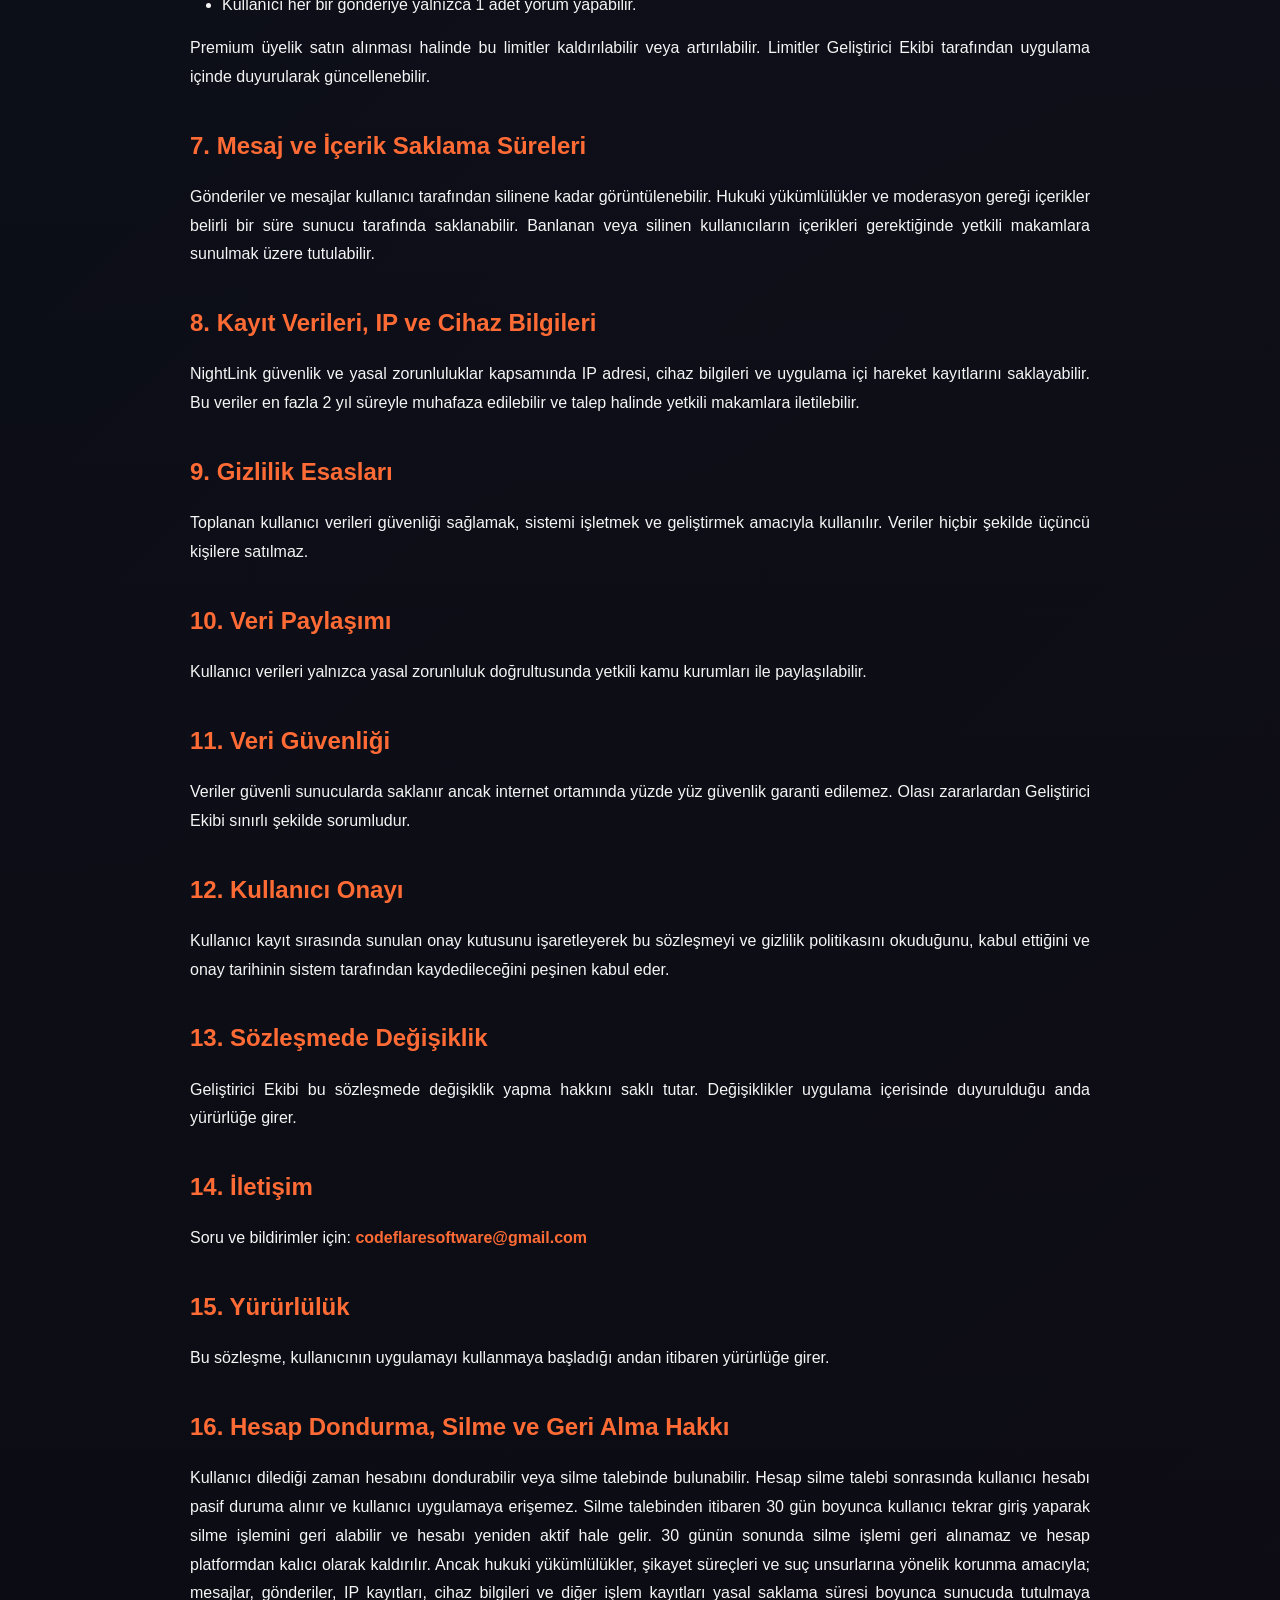
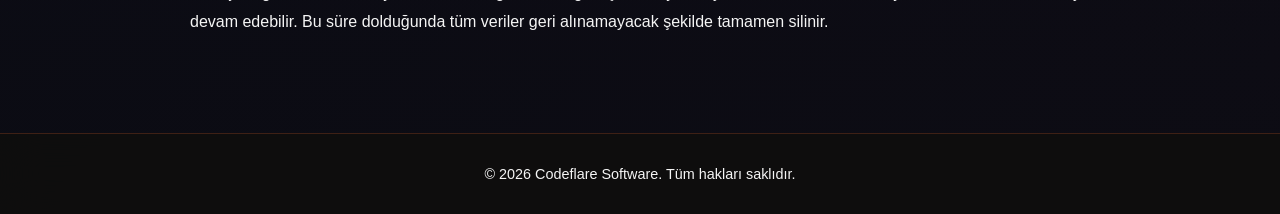
==== commit ebfda22f: "nightlink child safety update" ====
--- a/nightlink-privacy-policy.html
+++ b/nightlink-privacy-policy.html
@@ -36,16 +36,7 @@
                 <h1>NIGHTLINK – KULLANICI SÖZLEŞMESİ VE GİZLİLİK POLİTİKASI</h1>
                 <p>Bu sayfa NightLink uygulamasının kullanıcı sözleşmesi ve gizlilik politikası metnini içerir.</p>
 
-                <h2>0. Çocuk Güvenliği ve İstismar Karşıtı Politika (CSAE)</h2>
-                <p>NightLink çocukların cinsel istismarı ve sömürüsüne (Child Sexual Abuse and Exploitation – CSAE) karşı sıfır tolerans politikası uygular.</p>
-                <p>Platform üzerinde çocuklara yönelik cinsel istismar içeren içerikler (Child Sexual Abuse Material – CSAM) kesinlikle yasaktır.</p>
-                <p>Bu tür içeriklerin paylaşılması, teşvik edilmesi veya yayılması durumunda aşağıdaki işlemler uygulanır:</p>
-                <ul>
-                    <li>İçerik derhal platformdan kaldırılır.</li>
-                    <li>İlgili kullanıcı hesabı kalıcı olarak askıya alınır veya banlanır.</li>
-                    <li>Gerekli görüldüğünde durum ilgili yasal makamlara bildirilebilir.</li>
-                </ul>
-                <p>Kullanıcılar uygunsuz içerikleri uygulama içerisindeki şikayet sistemi aracılığıyla bildirebilir. Ayrıca aşağıdaki e-posta adresi üzerinden de bildirim yapılabilir: <strong>codeflaresoftware@gmail.com</strong></p>
+                <h1>Çocuk Güvenliği Standartları Politikası</h1><p>Bu politika, <strong>Codeflare Software</strong> tarafından geliştirilen <strong>NightLink</strong> uygulaması için uygulanmaktadır.</p><h2>Sıfır Tolerans Politikası</h2><p>NightLink, çocukların cinsel istismarı ve sömürüsüne (CSAE) karşı sıfır tolerans politikası uygular. Çocuklara yönelik her türlü cinsel içerik, davranış veya teşvik kesinlikle yasaktır.</p><h2>Yasaklı İçerikler</h2><ul><li>Çocuk cinsel istismar materyalleri (CSAM)</li><li>Çocukları içeren her türlü cinsel içerik</li><li>Çocuklara yönelik istismar veya yönlendirme girişimleri</li></ul><h2>Moderasyon ve Uygulama</h2><p>Platform, zararlı içerikleri tespit etmek ve engellemek amacıyla hem otomatik sistemler hem de manuel moderasyon süreçleri ile aktif olarak izlenmektedir.</p><p>İhlal durumunda aşağıdaki işlemler uygulanır:</p><ul><li>İçerik derhal kaldırılır</li><li>Kullanıcı hesabı kalıcı olarak askıya alınır veya banlanır</li><li>Gerekli durumlarda yetkili yasal mercilere bildirim yapılır</li></ul><h2>Kullanıcı Bildirimi</h2><p>Kullanıcılar, uygunsuz içerikleri uygulama içindeki şikayet sistemi üzerinden bildirebilir. Bildirimler moderasyon ekibi tarafından hızlı şekilde incelenir.</p><p>Ayrıca aşağıdaki e-posta adresi üzerinden de bildirim yapılabilir:</p><p><strong>codeflaresoftware@gmail.com</strong></p><h2>Yasal Uyum</h2><p>NightLink ve Codeflare Software, yürürlükteki tüm çocuk güvenliği yasalarına ve düzenlemelerine uygun hareket eder. Gerekli durumlarda yetkili kurumlarla iş birliği yapılır.</p><h2>İletişim</h2><p>Bu politika hakkında sorularınız için bizimle iletişime geçebilirsiniz:</p><p><strong>codeflaresoftware@gmail.com</strong></p>
 
                 <h2>1. Taraflar ve Kapsam</h2>
                 <p>Bu sözleşme, NightLink mobil uygulamasını kullanan tüm kullanıcılar (Kullanıcı) ile NightLink geliştirme ekibi (Geliştirici Ekibi) arasında düzenlenmiştir. NightLink anonim gönderi ve mesajlaşma odaklı bir mobil uygulamadır. Uygulamayı kullanan herkes bu sözleşmeyi kabul etmiş sayılır.</p>
@@ -112,16 +103,7 @@
                 <h1>NIGHTLINK – USER AGREEMENT AND PRIVACY POLICY</h1>
                 <p>This page contains the user agreement and privacy policy text of the NightLink application.</p>
 
-                <h2>0. Child Safety and Anti-Abuse Policy (CSAE)</h2>
-                <p>NightLink implements a zero-tolerance policy against Child Sexual Abuse and Exploitation (CSAE).</p>
-                <p>Content containing child sexual abuse material (CSAM) is strictly prohibited on the platform.</p>
-                <p>In case of sharing, encouraging or spreading such content, the following actions will be taken:</p>
-                <ul>
-                    <li>Content is immediately removed from the platform.</li>
-                    <li>The relevant user account is permanently suspended or banned.</li>
-                    <li>When deemed necessary, the situation may be reported to relevant legal authorities.</li>
-                </ul>
-                <p>Users can report inappropriate content through the complaint system within the application. Reports can also be made via the following email address: <strong>codeflaresoftware@gmail.com</strong></p>
+                <h1>Child Safety Standards Policy</h1><p>This policy applies to the <strong>NightLink</strong> application developed by <strong>Codeflare Software</strong>.</p><h2>Zero Tolerance Policy</h2><p>NightLink enforces a zero-tolerance policy against Child Sexual Abuse and Exploitation (CSAE). Any sexual content, behavior, or encouragement targeting children is strictly prohibited.</p><h2>Prohibited Content</h2><ul><li>Child Sexual Abuse Material (CSAM)</li><li>Any sexual content involving children</li><li>Attempts to abuse or groom children</li></ul><h2>Moderation and Enforcement</h2><p>The platform is actively monitored through both automated systems and manual moderation processes to detect and prevent harmful content.</p><p>In case of a violation, the following actions are taken:</p><ul><li>Content is immediately removed</li><li>The user account is permanently suspended or banned</li><li>Relevant legal authorities are notified when necessary</li></ul><h2>User Reporting</h2><p>Users can report inappropriate content through the in-app complaint system. Reports are reviewed promptly by the moderation team.</p><p>Reports can also be submitted via the following email address:</p><p><strong>codeflaresoftware@gmail.com</strong></p><h2>Legal Compliance</h2><p>NightLink and Codeflare Software act in compliance with all applicable child safety laws and regulations. Cooperation with relevant authorities is provided when necessary.</p><h2>Contact</h2><p>For questions about this policy, you can contact us:</p><p><strong>codeflaresoftware@gmail.com</strong></p>
 
                 <h2>1. Parties and Scope</h2>
                 <p>This agreement is arranged between all users (User) using the NightLink mobile application and the NightLink development team (Development Team). NightLink is a mobile application focused on anonymous posting and messaging. Anyone using the application is deemed to have accepted this agreement.</p>
